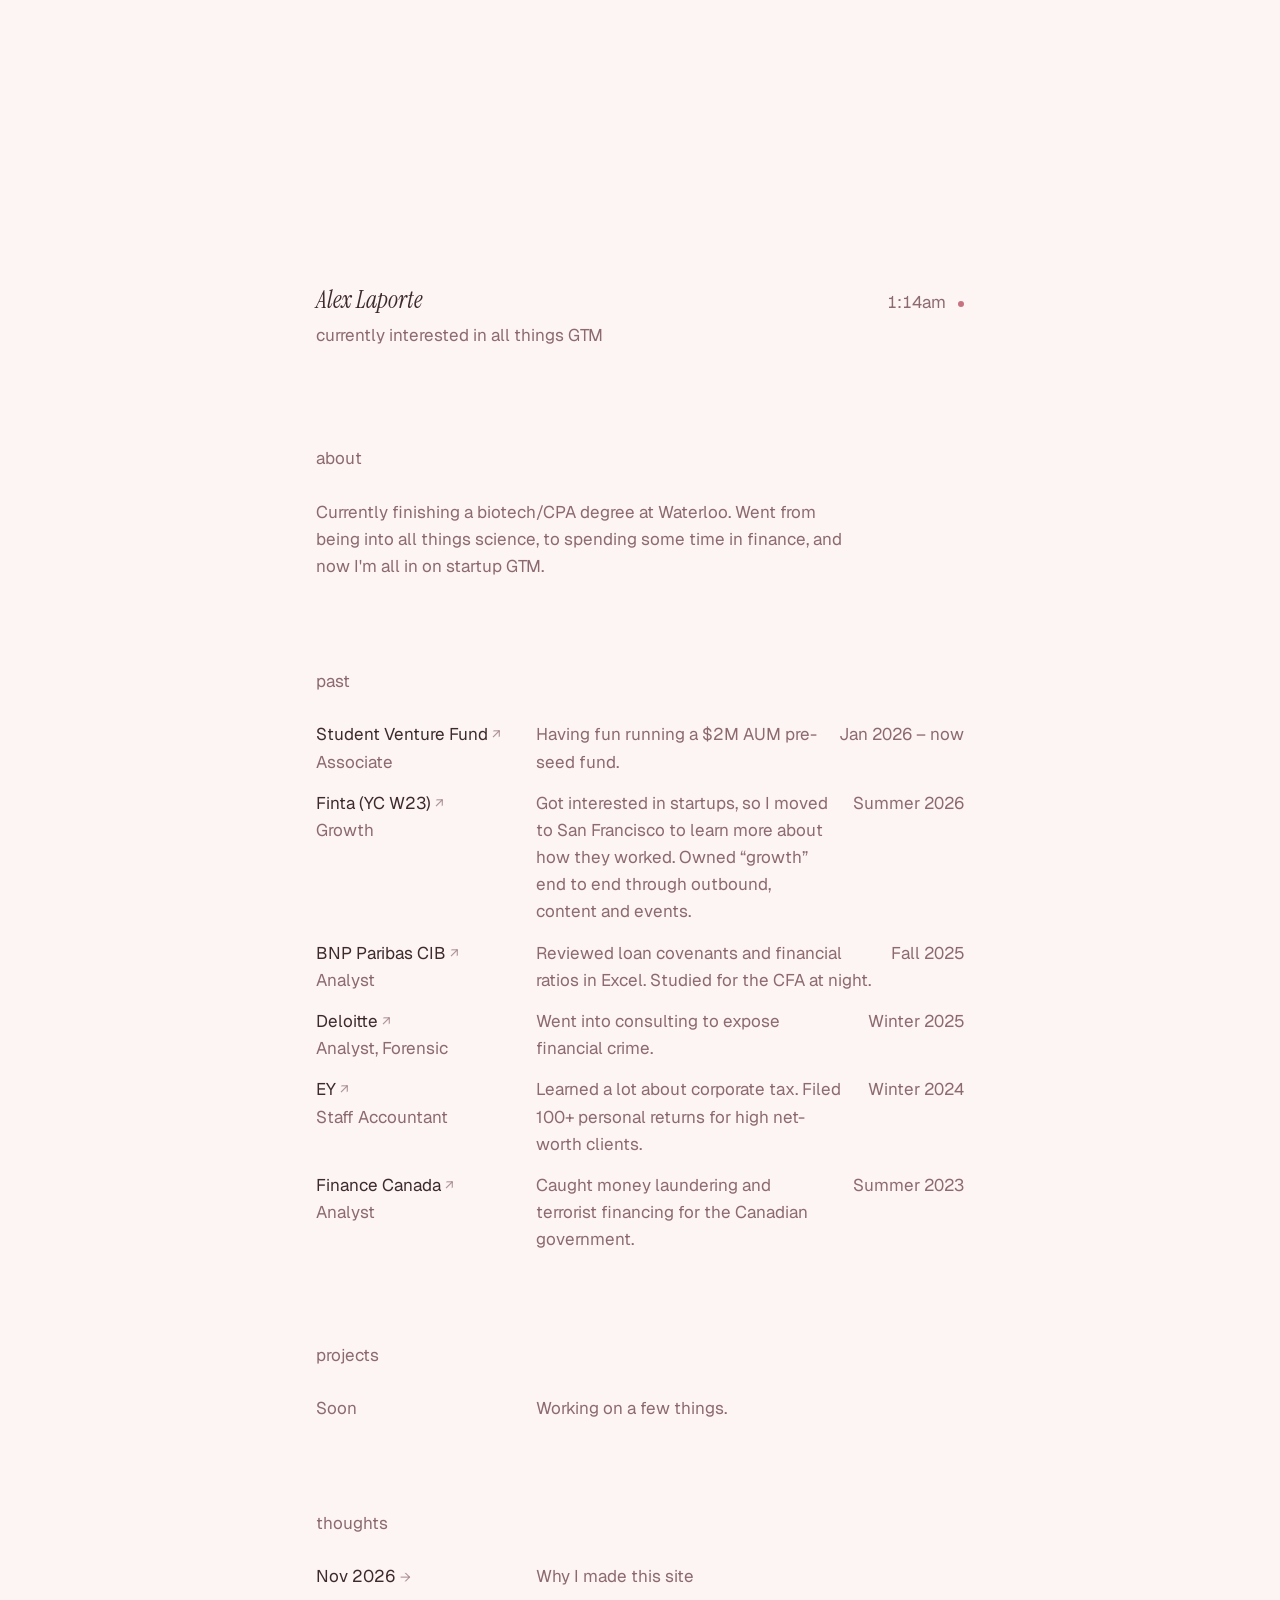
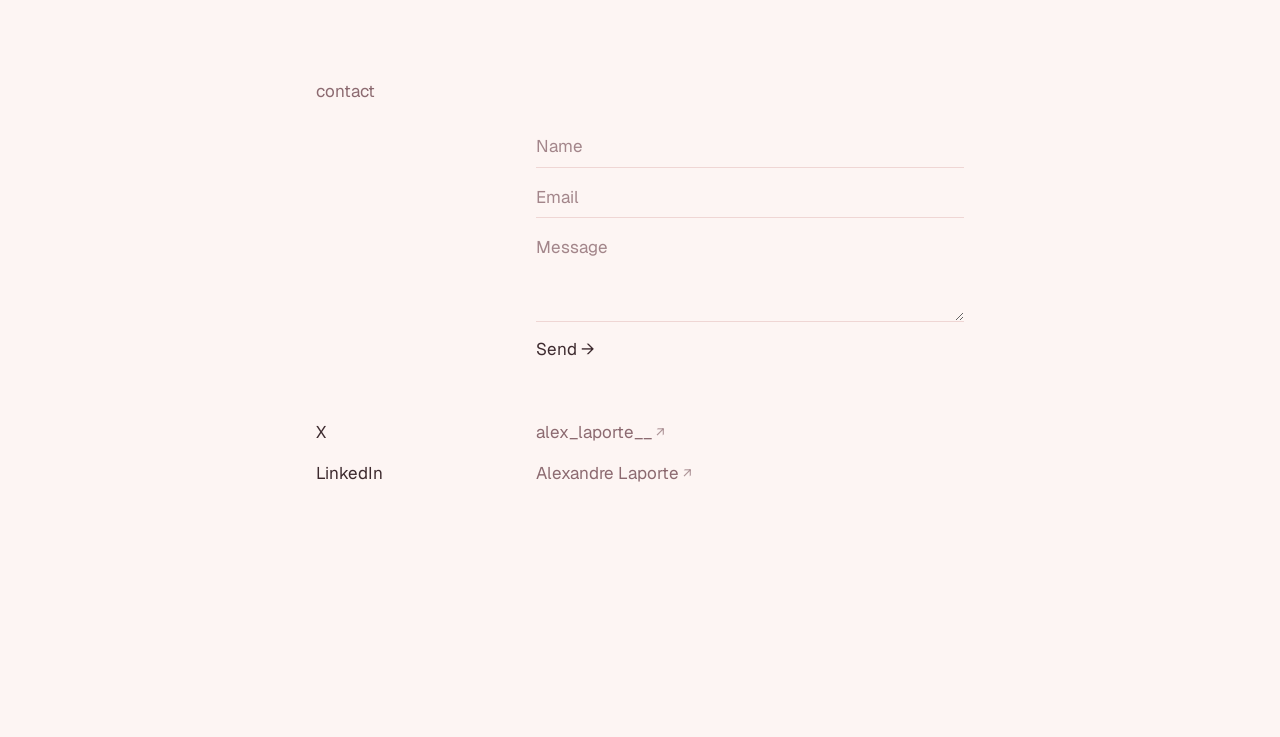
==== index.html @ 8a2a1e78 "About: science to finance to startup GTM Co-Authored-By: Claude Opus 5.5 <noreply@anthropic.com>" ====
<!doctype html>
<html lang="en">
<head>
  <meta charset="utf-8">
  <meta name="viewport" content="width=device-width, initial-scale=1">
  <title>Alex Laporte</title>
  <meta name="description" content="Alex Laporte — finance, startups, and projects.">
  <link rel="preconnect" href="https://fonts.googleapis.com">
  <link rel="preconnect" href="https://fonts.gstatic.com" crossorigin>
  <link href="https://fonts.googleapis.com/css2?family=Geist:wght@400;500&family=Instrument+Serif:ital@0;1&display=swap" rel="stylesheet">
  <link rel="stylesheet" href="style.css?v=4">
  <link rel="icon" href="favicon.svg" type="image/svg+xml">
</head>
<body>
  <main class="page">
    <header class="intro">
      <div class="intro-top rise">
        <h1 class="name">Alex Laporte</h1>
        <time class="time" id="time" title="Time in Waterloo"></time>
      </div>
      <p class="muted rise" style="--i:1">currently interested in all things GTM</p>
    </header>

    <!-- ABOUT -->
    <section>
      <h2 class="rise" style="--i:2">about</h2>
      <div class="prose rise" style="--i:3">
        <p>Currently finishing a biotech/CPA degree at Waterloo. Went from being into all things science, to spending some time in finance, and now I'm all in on startup GTM.</p>
      </div>
    </section>

    <!-- PAST (experience) -->
    <section>
      <h2 class="rise" style="--i:4">past</h2>
      <div class="rows">
        <!-- Newest first. Left column: company (linked) + position; right: time frame. -->
        <div class="row dated rise" style="--i:5">
          <div class="co"><a href="https://uwaterloo.ca/school-of-accounting-and-finance/svf-fall-2026-team" target="_blank" rel="noopener">Student Venture Fund</a><span class="role">Associate</span></div>
          <p>Having fun running a $2M AUM pre-seed fund.</p>
          <span class="when">Jan 2026 – now</span>
        </div>
        <div class="row dated rise" style="--i:6">
          <div class="co"><a href="https://www.finta.com" target="_blank" rel="noopener">Finta (YC W23)</a><span class="role">Growth</span></div>
          <p>Got interested in startups, so I moved to San Francisco to learn more about how they worked. Owned “growth” end to end through outbound, content and events.</p>
          <span class="when">Summer 2026</span>
        </div>
        <div class="row dated rise" style="--i:7">
          <div class="co"><a href="https://cib.bnpparibas" target="_blank" rel="noopener">BNP Paribas CIB</a><span class="role">Analyst</span></div>
          <p>Reviewed loan covenants and financial ratios in Excel. Studied for the CFA at night.</p>
          <span class="when">Fall 2025</span>
        </div>
        <div class="row dated rise" style="--i:8">
          <div class="co"><a href="https://www.deloitte.com/ca/en.html" target="_blank" rel="noopener">Deloitte</a><span class="role">Analyst, Forensic</span></div>
          <p>Went into consulting to expose financial crime.</p>
          <span class="when">Winter 2025</span>
        </div>
        <div class="row dated rise" style="--i:9">
          <div class="co"><a href="https://www.ey.com/en_ca" target="_blank" rel="noopener">EY</a><span class="role">Staff Accountant</span></div>
          <p>Learned a lot about corporate tax. Filed 100+ personal returns for high net-worth clients.</p>
          <span class="when">Winter 2024</span>
        </div>
        <div class="row dated rise" style="--i:10">
          <div class="co"><a href="https://www.canada.ca/en/department-finance.html" target="_blank" rel="noopener">Finance Canada</a><span class="role">Analyst</span></div>
          <p>Caught money laundering and terrorist financing for the Canadian government.</p>
          <span class="when">Summer 2023</span>
        </div>
      </div>
    </section>

    <!-- PROJECTS: add rows like the commented one below, newest first, and delete the "coming soon" row -->
    <section>
      <h2 class="rise" style="--i:11">projects</h2>
      <div class="rows">
        <!--
        <div class="row">
          <a href="https://link-to-project" target="_blank" rel="noopener">Project name</a>
          <p>One line on what it is.</p>
        </div>
        -->
        <div class="row rise" style="--i:12"><span class="muted">Soon</span><p>Working on a few things.</p></div>
      </div>
    </section>

    <!-- THOUGHTS: newest first. Each post is a file in thoughts/ -->
    <section>
      <h2 class="rise" style="--i:13">thoughts</h2>
      <div class="rows">
        <a class="row rise" style="--i:14" href="thoughts/hello.html"><span>Nov 2026</span><p>Why I made this site</p></a>
      </div>
    </section>

    <!-- CONTACT -->
    <section id="contact">
      <h2 class="rise" style="--i:15">contact</h2>
      <div class="rows">
        <div class="row rise" style="--i:16">
          <span aria-hidden="true"></span>
          <!-- Messages are delivered to Alex's inbox by Web3Forms. The access key is safe to be public;
               the email address itself never appears in this page. -->
          <form class="contact" id="contact-form">
            <input type="hidden" name="access_key" value="006b8a2b-bbd8-40bd-89b7-24ab721c706a">
            <input type="hidden" name="subject" value="New message from your website">
            <input type="checkbox" name="botcheck" class="hp" tabindex="-1" autocomplete="off">
            <input name="name" required autocomplete="name" placeholder="Name" aria-label="Name">
            <input name="email" type="email" required autocomplete="email" placeholder="Email" aria-label="Email">
            <textarea name="message" rows="3" required placeholder="Message" aria-label="Message"></textarea>
            <button type="submit">Send →</button>
            <p class="form-status" role="status"></p>
          </form>
        </div>
        <a class="row handle rise" style="--i:17" href="https://x.com/alex_laporte__" target="_blank" rel="noopener"><span>X</span><p>alex_laporte__</p></a>
        <a class="row handle rise" style="--i:18" href="https://www.linkedin.com/in/alexandre-laporte-3610a8255/" target="_blank" rel="noopener"><span>LinkedIn</span><p>Alexandre Laporte</p></a>
      </div>
    </section>
  </main>

  <script>
    // Local time in Waterloo, like jay.tel's clock
    const t = document.getElementById('time');
    const tick = () => { t.textContent = new Date().toLocaleTimeString('en-US', { hour: 'numeric', minute: '2-digit', timeZone: 'America/Toronto' }).replace(' ', '').toLowerCase(); };
    tick(); setInterval(tick, 15000);

    const form = document.getElementById('contact-form');
    const status = form.querySelector('.form-status');
    form.addEventListener('submit', async e => {
      e.preventDefault();
      const btn = form.querySelector('button');
      btn.disabled = true; status.textContent = 'Sending…';
      try {
        const res = await fetch('https://api.web3forms.com/submit', {
          method: 'POST',
          headers: { 'Content-Type': 'application/json', Accept: 'application/json' },
          body: JSON.stringify(Object.fromEntries(new FormData(form)))
        });
        const data = await res.json();
        if (!data.success) throw new Error(data.message);
        form.reset(); status.textContent = 'Thanks, I’ll get back to you soon.';
      } catch {
        status.textContent = 'Something went wrong. Try again in a bit, or reach me on X.';
      } finally { btn.disabled = false; }
    });
  </script>
</body>
</html>
---- style.css ----
/* Blush palette, light only. Layout follows jay.tel: one font, one size,
   left-aligned, lowercase section labels, two-column rows. */
:root {
  color-scheme: light;
  --bg: #fdf5f3;      /* blush white */
  --text: #3d2a2e;    /* deep plum-brown, high contrast */
  --muted: #8c6a70;   /* dusty rose-brown */
  --faint: #efd6d4;   /* light blush lines */
  --tile: #f8e6e3;    /* soft pink fill */
  --accent: #c7737f;  /* rose for hovers */
  --serif: "Instrument Serif", Georgia, serif;
  --sans: "Geist", system-ui, -apple-system, sans-serif;
  --label: 200px;     /* left column width */
}

* { box-sizing: border-box; }

body {
  margin: 0;
  background: var(--bg);
  color: var(--text);
  font-family: var(--sans);
  font-size: 17px;
  line-height: 1.6;
  -webkit-font-smoothing: antialiased;
}

::selection { background: var(--faint); }

h1, h2, h3, p { margin: 0; font-size: inherit; font-weight: 400; }

a { color: inherit; text-decoration: none; transition: color .15s; }
a:hover { color: var(--accent); }
.u { text-decoration: underline; text-decoration-color: var(--faint); text-decoration-thickness: 1.5px; text-underline-offset: 3px; }
.u:hover { text-decoration-color: var(--accent); }

.muted { color: var(--muted); }

/* ---------- Page frame ---------- */
.page {
  max-width: 700px;
  margin: 0 auto;     /* centre the column on the page */
  padding: 32vh 26px 18vh;
}
.page.short { padding-top: 18vh; }

/* ---------- Header ---------- */
.intro { margin-bottom: 96px; }
.intro-top { display: flex; justify-content: space-between; align-items: baseline; gap: 16px; margin-bottom: 6px; }
.name { font-family: var(--serif); font-style: italic; font-size: 24px; line-height: 1; }
.time { color: var(--muted); font-variant-numeric: tabular-nums; white-space: nowrap; }
.time::after { content: ""; display: inline-block; width: 6px; height: 6px; margin-left: 12px; border-radius: 50%; background: var(--accent); vertical-align: middle; }

/* ---------- Sections ---------- */
section { margin-bottom: 88px; }
section > h2 { color: var(--muted); margin-bottom: 26px; }

.rows { display: grid; gap: 14px; }
.row { display: grid; grid-template-columns: var(--label) 1fr; gap: 20px; }
.row > :last-child { color: var(--muted); max-width: 30em; }
a.row:hover > :first-child, .row a:hover { color: var(--accent); }
.row.dated { grid-template-columns: var(--label) 1fr auto; }
.row.dated > p { color: var(--muted); }
.row.dated > .when { color: var(--muted); white-space: nowrap; font-variant-numeric: tabular-nums; text-align: right; }

.prose { color: var(--muted); max-width: 32em; }
.prose p + p { margin-top: 14px; }
.prose a { color: var(--text); }
.prose a:hover { color: var(--accent); }

/* ---------- Post ---------- */
.post .prose { color: var(--text); }
.post blockquote { margin: 20px 0; padding-left: 16px; border-left: 1.5px solid var(--faint); color: var(--muted); }
.post img { width: 100%; height: auto; margin: 16px 0; }

/* ---------- Contact form ---------- */
.contact { display: grid; gap: 14px; max-width: 30em; }
.contact input, .contact textarea {
  font: inherit; color: var(--text);
  background: transparent;
  border: 0; border-bottom: 1.5px solid var(--faint);
  padding: 2px 0 6px; border-radius: 0; resize: vertical;
  width: 100%;
}
.contact ::placeholder { color: var(--muted); opacity: .8; }
.contact input:focus, .contact textarea:focus { outline: none; border-bottom-color: var(--accent); }
.contact button {
  justify-self: start; font: inherit; color: var(--text);
  background: transparent; border: 0; padding: 0; cursor: pointer;
}
.contact button:hover { color: var(--accent); }
.contact button:disabled { opacity: .5; cursor: default; }
.contact .form-status { color: var(--muted); min-height: 1.6em; }
.contact .hp { display: none; }

/* ---------- Entrance ---------- */
@media (prefers-reduced-motion: no-preference) {
  .rise { opacity: 0; transform: translateY(6px); animation: rise .6s ease forwards; animation-delay: calc(var(--i, 0) * 60ms); }
  @keyframes rise { to { opacity: 1; transform: none; } }
  /* the dot beside the clock breathes softly */
  .time::after { animation: pulse 2.4s ease-in-out infinite; }
  @keyframes pulse { 0%, 100% { opacity: 1; } 50% { opacity: .25; } }
}

/* ---------- Mobile ---------- */
@media (max-width: 560px) {
  .page { padding: 20vh 20px 14vh; }
  .intro { margin-bottom: 72px; }
  section { margin-bottom: 64px; }
  .row { grid-template-columns: 1fr; gap: 0; }
  .rows { gap: 18px; }
  /* phones: company and dates on one line, description below */
  .row.dated { grid-template-columns: 1fr auto; grid-template-areas: "co when" "desc desc"; column-gap: 12px; }
  .row.dated > :first-child { grid-area: co; }
  .row.dated > p { grid-area: desc; margin-top: 4px; }
  .row.dated > .when { grid-area: when; }
}

/* Small arrows mark what's clickable: ↗ opens another site, → stays on this one */
.co a::after, .prose a::after, a.row > :first-child::after {
  /* inline (not inline-block) so the arrow never wraps away from its word */
  content: "→"; position: relative; left: 0; top: 0; margin-left: 4px;
  font-size: .8em; color: var(--muted); opacity: .7;
  transition: left .15s, top .15s, color .15s, opacity .15s;
}
.co a[target]::after, .prose a[target]::after, a.row[target] > :first-child::after { content: "↗"; }
.co a:hover::after, .prose a:hover::after, a.row:hover > :first-child::after { color: var(--accent); opacity: 1; left: 2px; }
.co a[target]:hover::after, .prose a[target]:hover::after, a.row[target]:hover > :first-child::after { top: -2px; }
/* X / LinkedIn: arrow sits beside the username instead of the label */
a.row.handle > :first-child::after { content: none; }
a.row.handle > p::after {
  content: "↗"; position: relative; left: 0; top: 0; margin-left: 4px;
  font-size: .8em; opacity: .7; transition: left .15s, top .15s, color .15s, opacity .15s;
}
a.row.handle:hover > p, a.row.handle:hover > p::after { color: var(--accent); opacity: 1; }
a.row.handle:hover > p::after { left: 2px; top: -2px; }

/* Company + position stacked in the left column */
.co { display: flex; flex-direction: column; }
.co .role { color: var(--muted); }
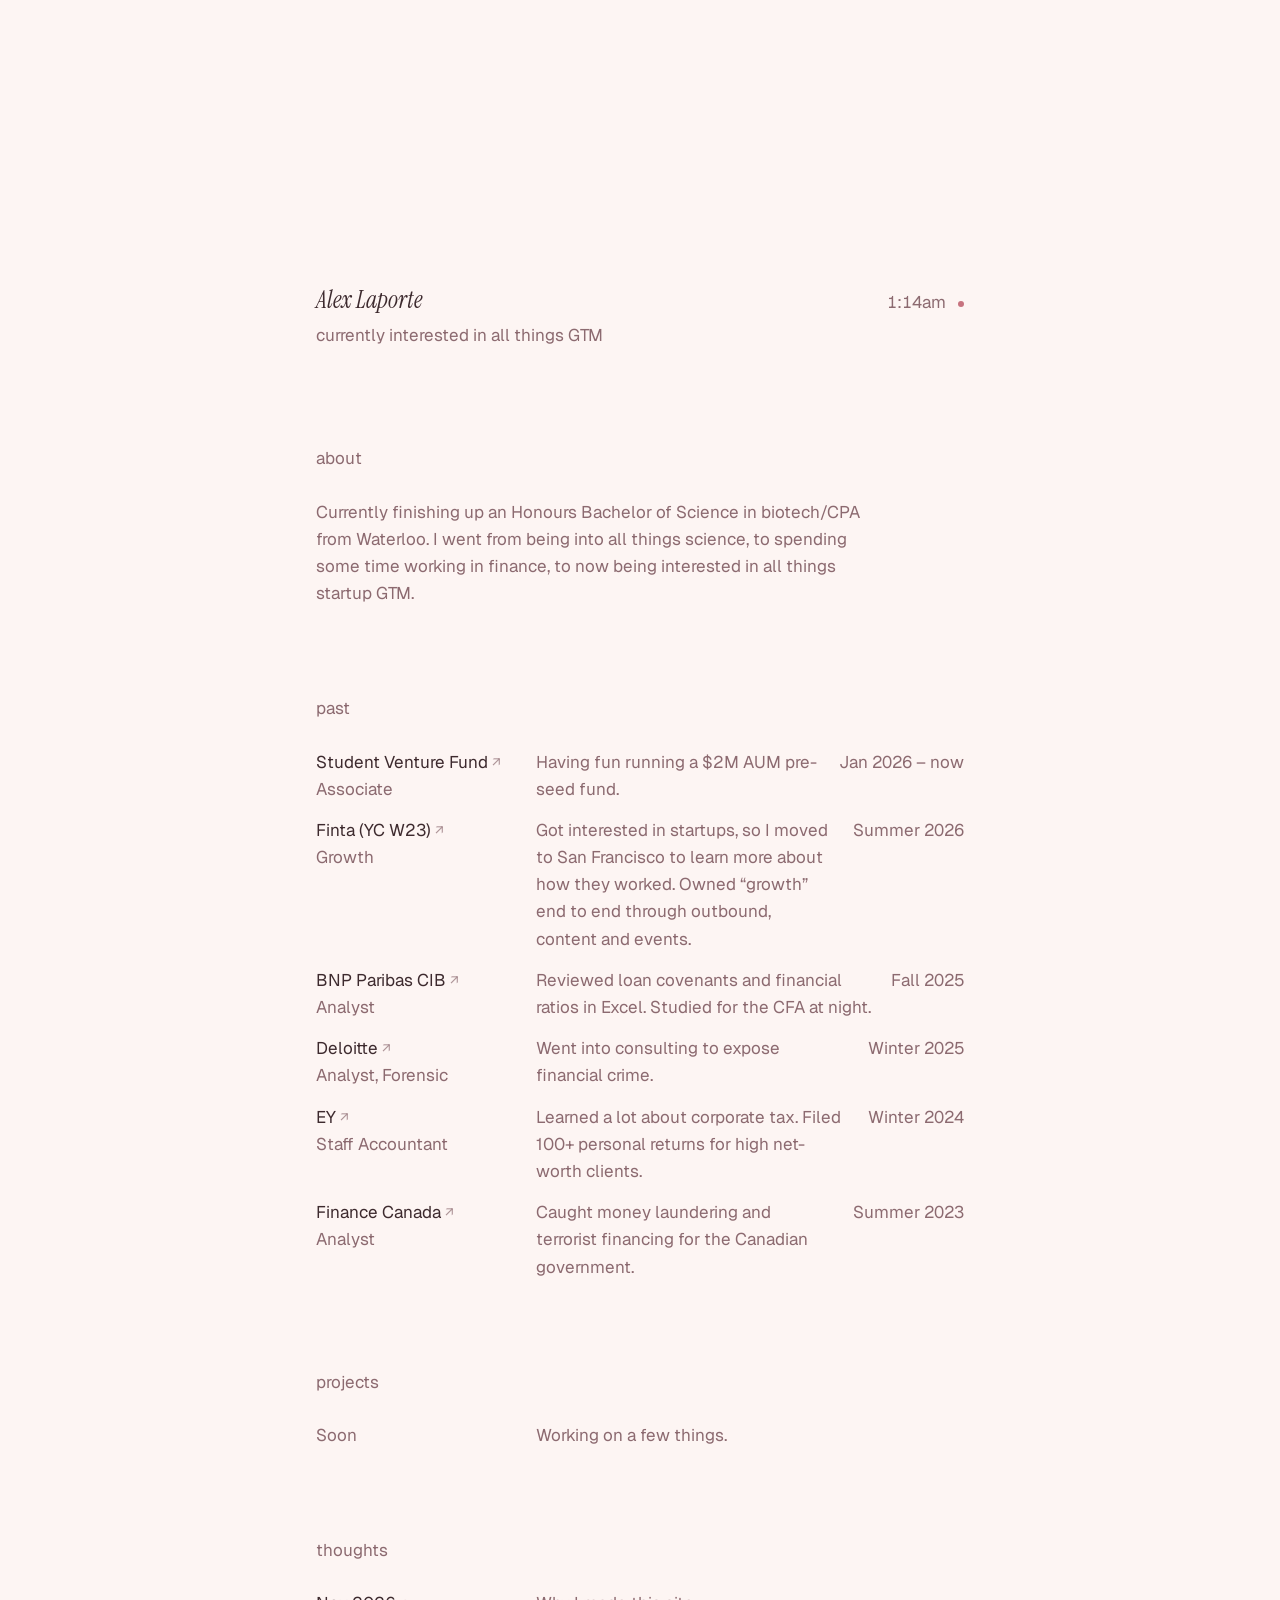
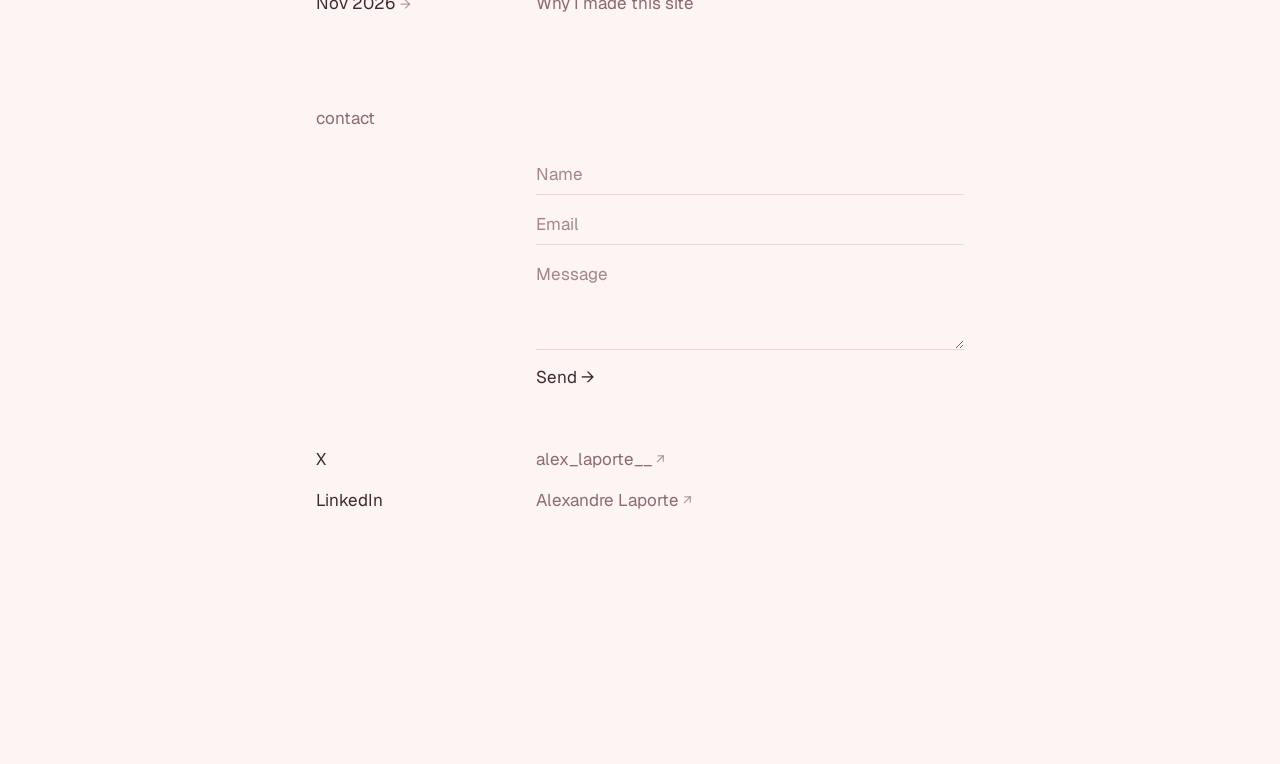
==== commit a11720dd: "About: updated wording Co-Authored-By: Claude Opus 5.5 <noreply@anthropic.com>" ====
--- a/index.html
+++ b/index.html
@@ -25,7 +25,7 @@
     <section>
       <h2 class="rise" style="--i:2">about</h2>
       <div class="prose rise" style="--i:3">
-        <p>Currently finishing a biotech/CPA degree at Waterloo. Went from being into all things science, to spending some time in finance, and now I'm all in on startup GTM.</p>
+        <p>Currently finishing up an Honours Bachelor of Science in biotech/CPA from Waterloo. I went from being into all things science, to spending some time working in finance, to now being interested in all things startup GTM.</p>
       </div>
     </section>
 
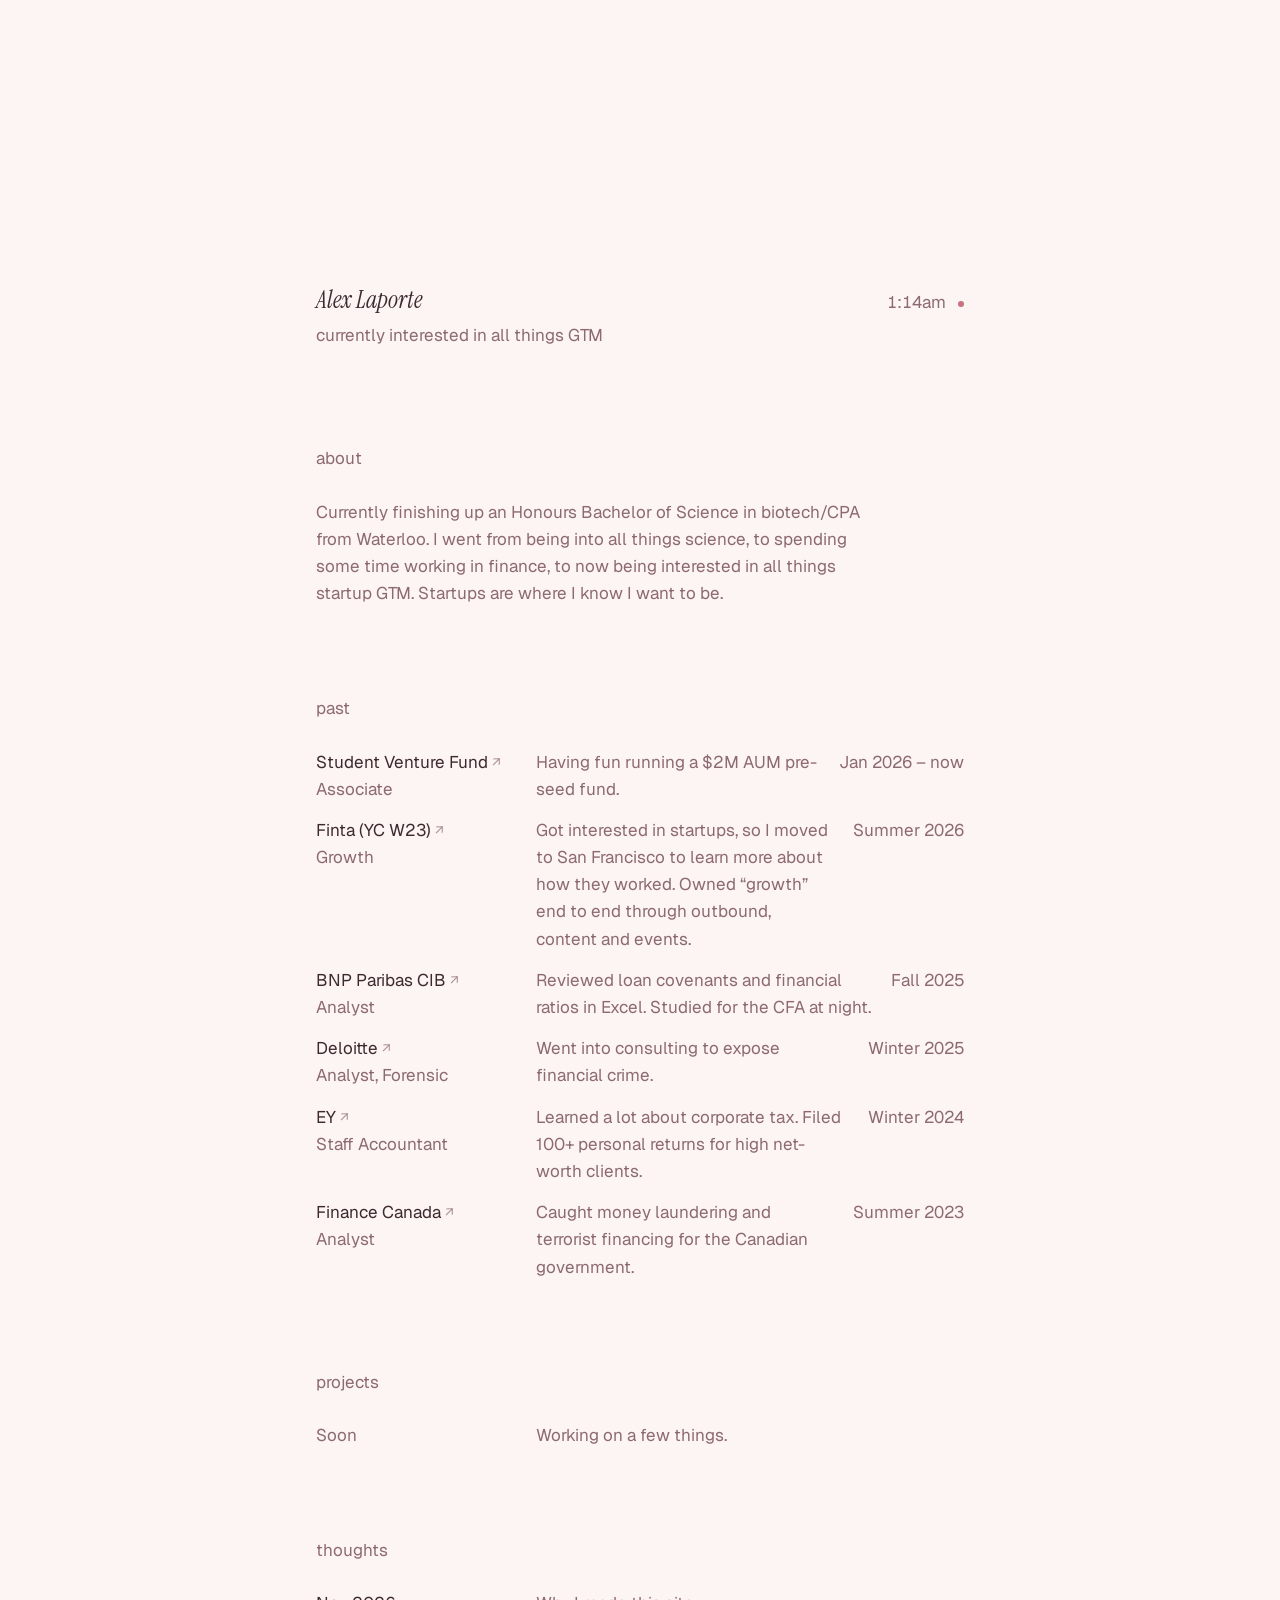
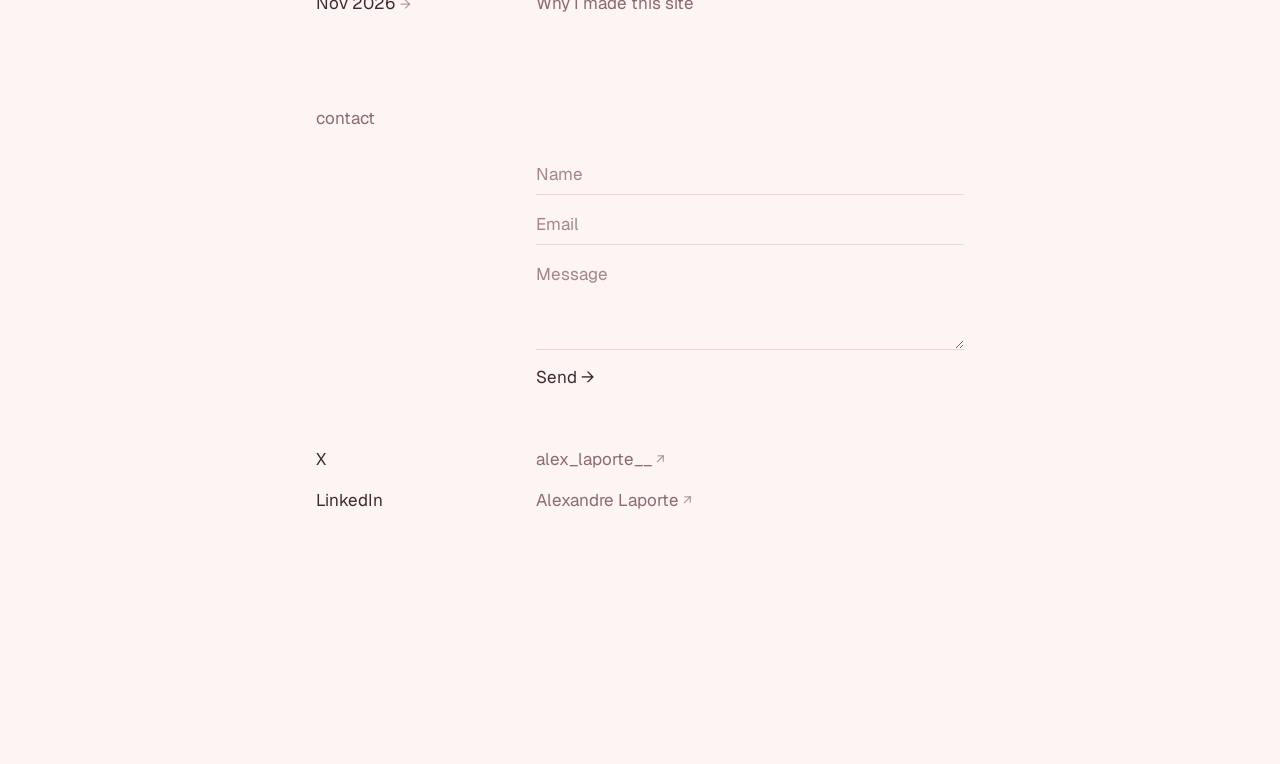
==== commit 1acfef2a: "About: startups are where I want to be Co-Authored-By: Claude Opus 5.5 <noreply@anthropic.com>" ====
--- a/index.html
+++ b/index.html
@@ -25,7 +25,7 @@
     <section>
       <h2 class="rise" style="--i:2">about</h2>
       <div class="prose rise" style="--i:3">
-        <p>Currently finishing up an Honours Bachelor of Science in biotech/CPA from Waterloo. I went from being into all things science, to spending some time working in finance, to now being interested in all things startup GTM.</p>
+        <p>Currently finishing up an Honours Bachelor of Science in biotech/CPA from Waterloo. I went from being into all things science, to spending some time working in finance, to now being interested in all things startup GTM. Startups are where I know I want to be.</p>
       </div>
     </section>
 
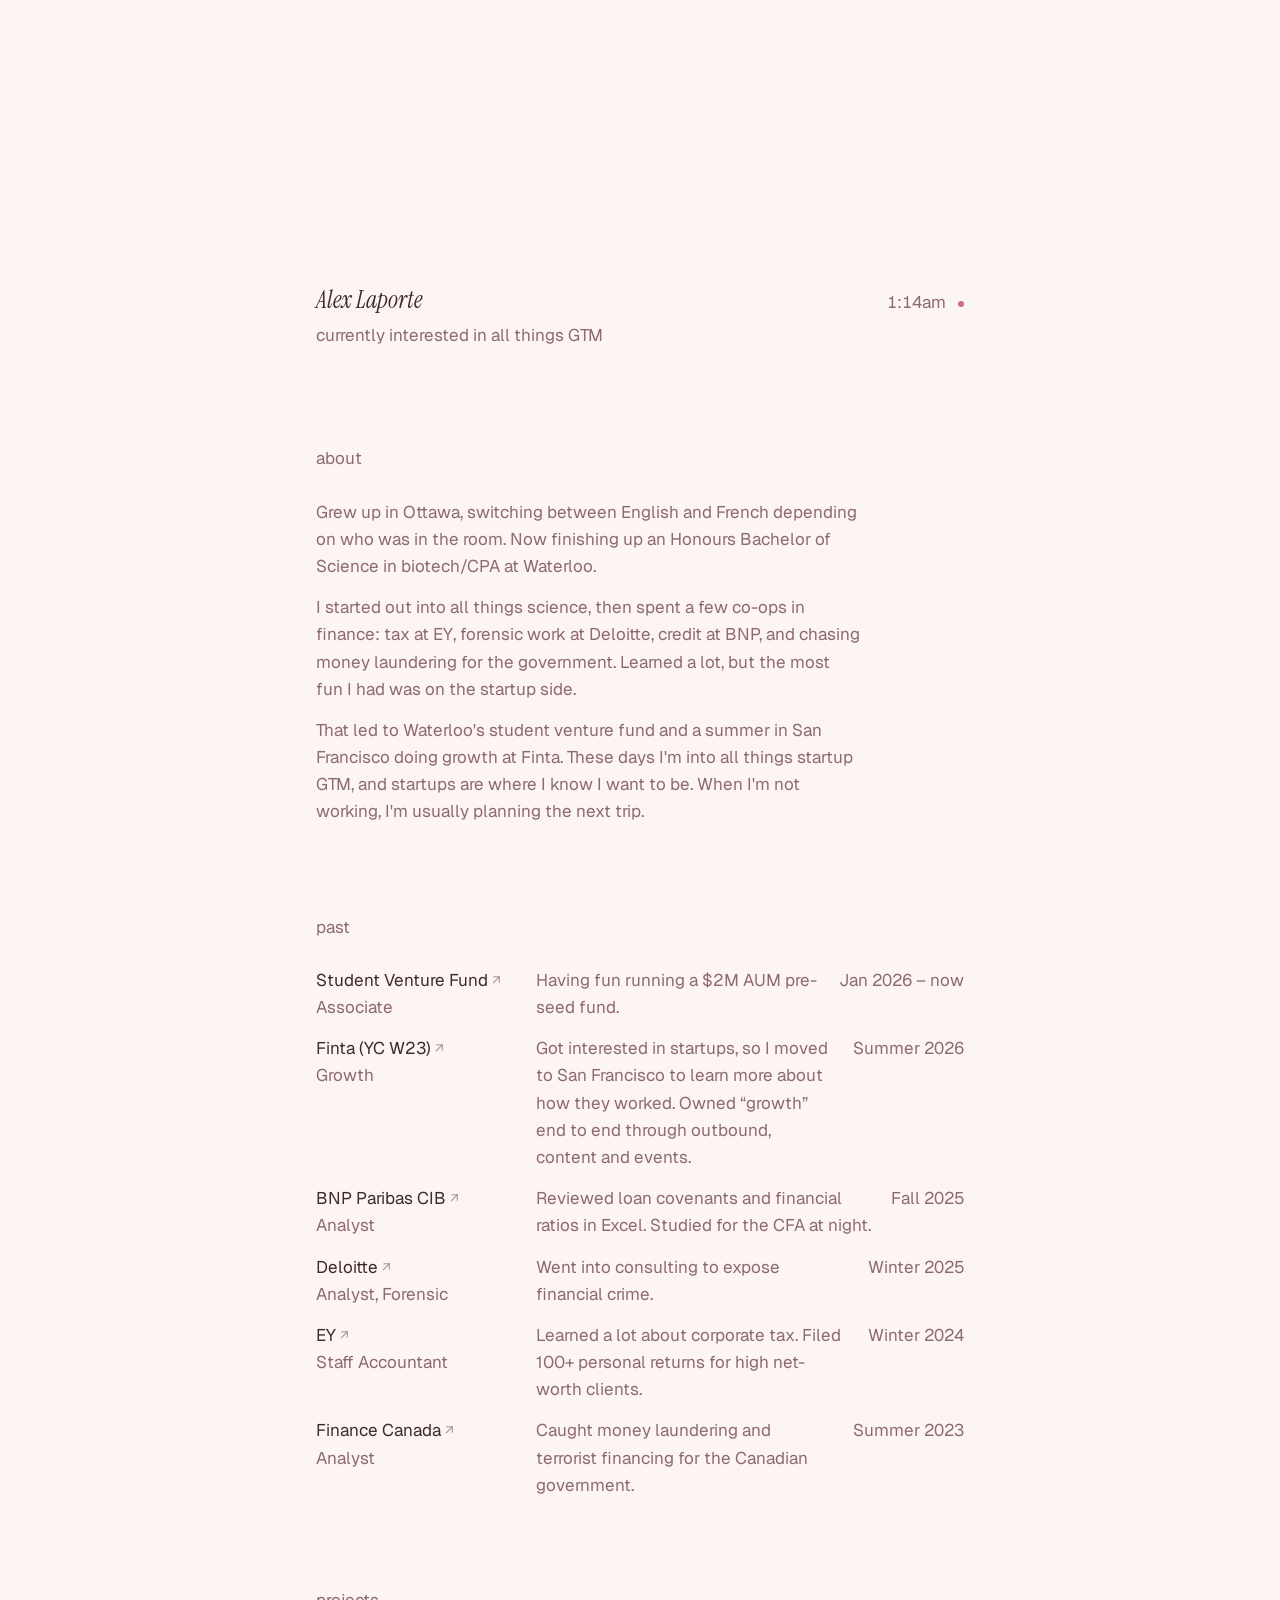
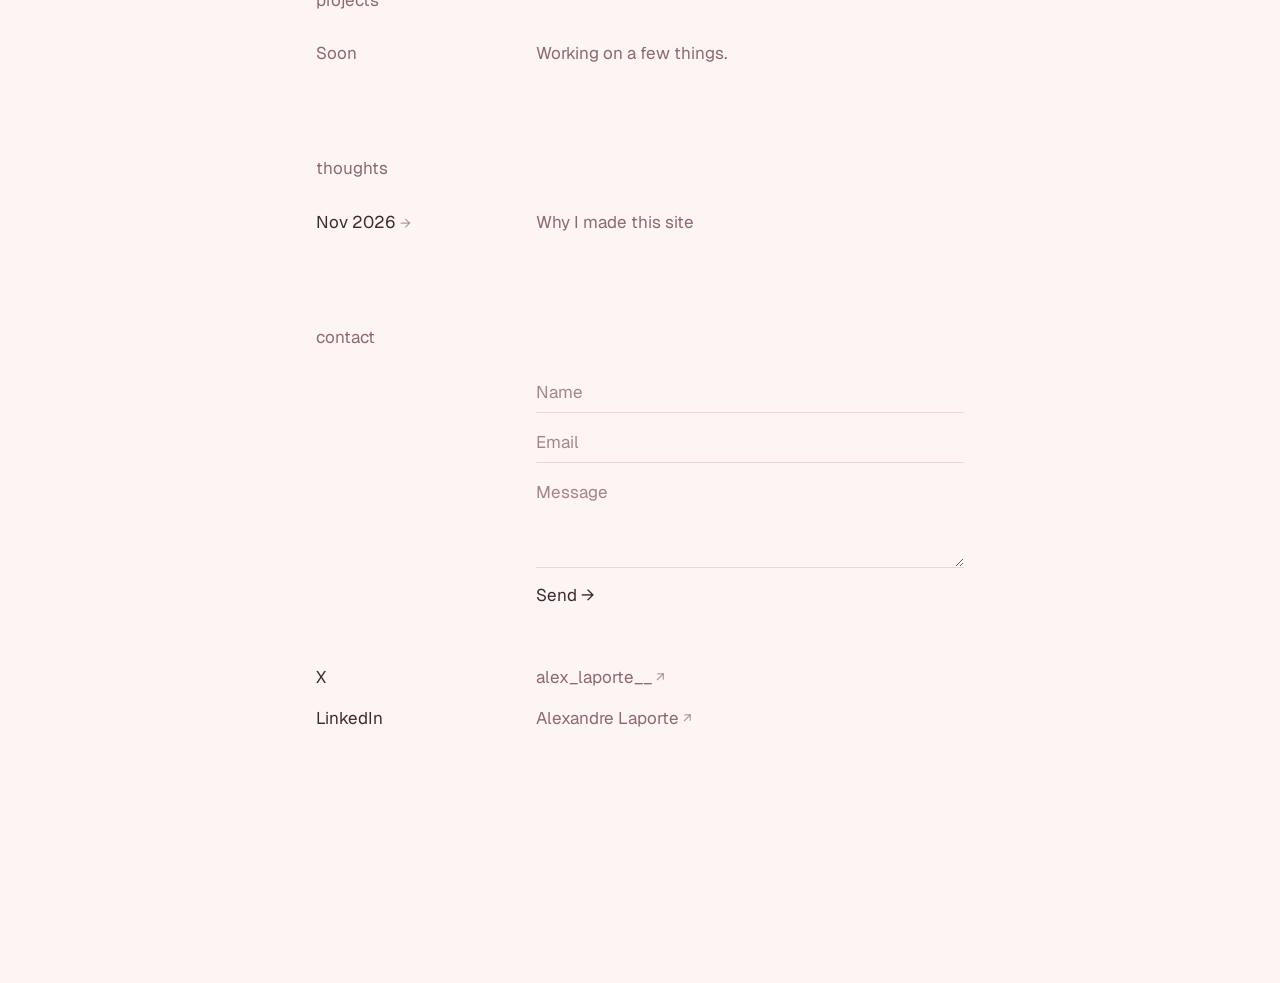
==== commit 9534874d: "About: longer, more personal version Co-Authored-By: Claude Opus 5.5 <noreply@anthropic.com>" ====
--- a/index.html
+++ b/index.html
@@ -25,7 +25,9 @@
     <section>
       <h2 class="rise" style="--i:2">about</h2>
       <div class="prose rise" style="--i:3">
-        <p>Currently finishing up an Honours Bachelor of Science in biotech/CPA from Waterloo. I went from being into all things science, to spending some time working in finance, to now being interested in all things startup GTM. Startups are where I know I want to be.</p>
+        <p>Grew up in Ottawa, switching between English and French depending on who was in the room. Now finishing up an Honours Bachelor of Science in biotech/CPA at Waterloo.</p>
+        <p>I started out into all things science, then spent a few co-ops in finance: tax at EY, forensic work at Deloitte, credit at BNP, and chasing money laundering for the government. Learned a lot, but the most fun I had was on the startup side.</p>
+        <p>That led to Waterloo's student venture fund and a summer in San Francisco doing growth at Finta. These days I'm into all things startup GTM, and startups are where I know I want to be. When I'm not working, I'm usually planning the next trip.</p>
       </div>
     </section>
 
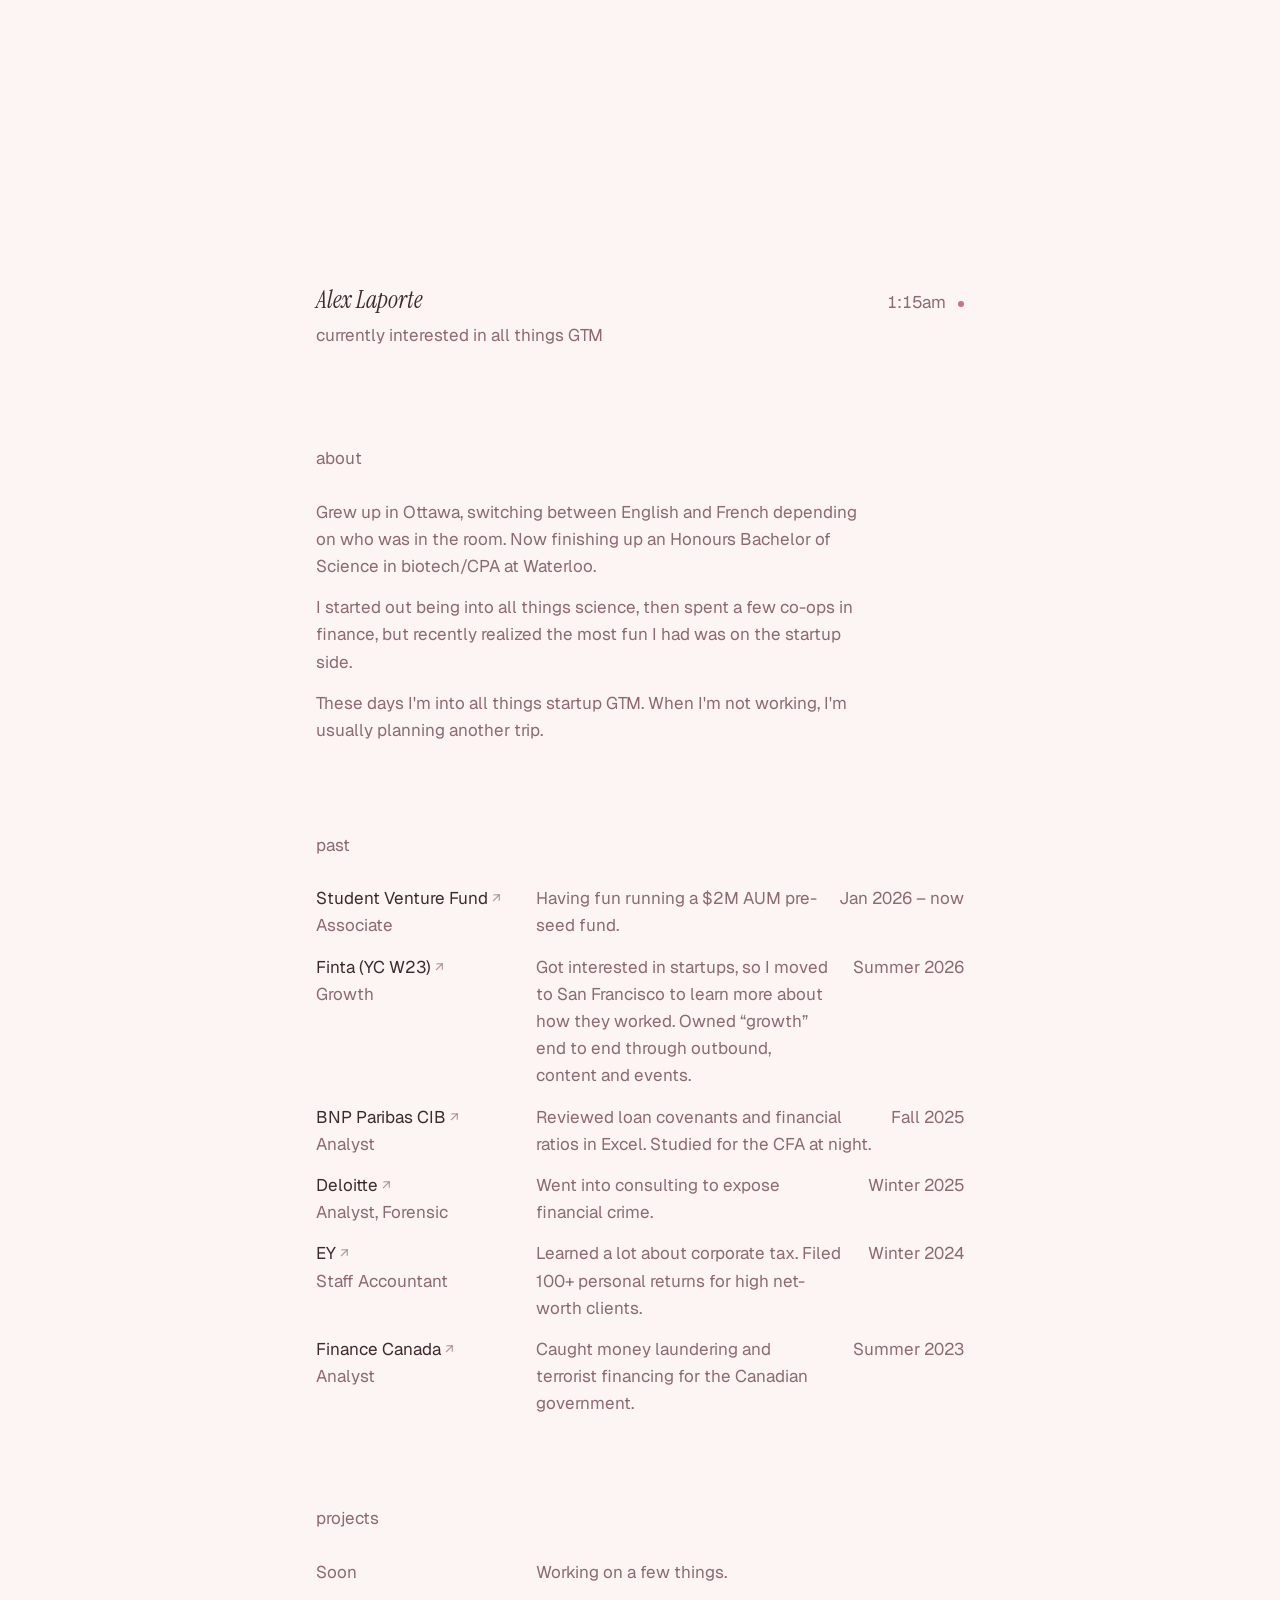
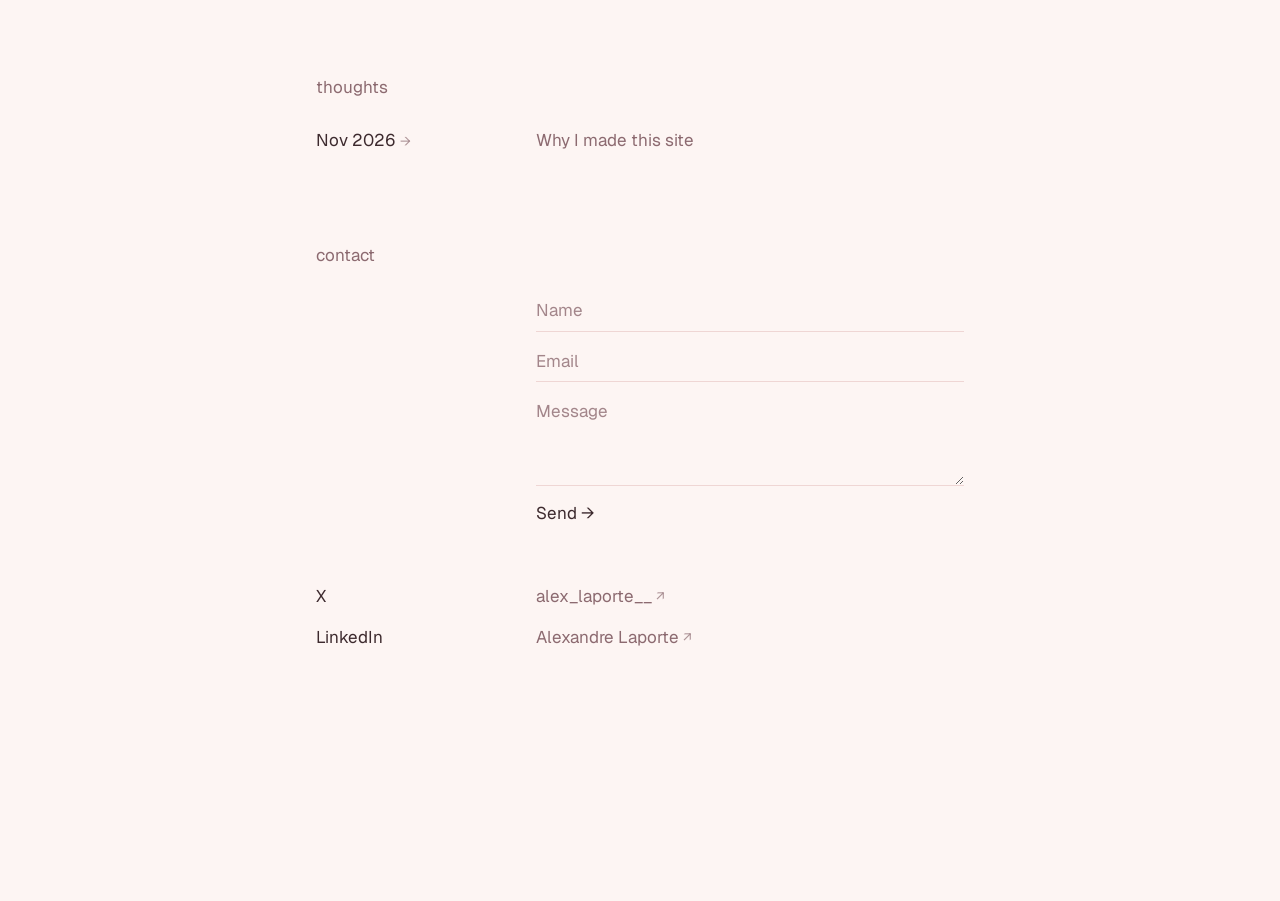
==== commit 709f3797: "About: Alex's wording Co-Authored-By: Claude Opus 5.5 <noreply@anthropic.com>" ====
--- a/index.html
+++ b/index.html
@@ -26,8 +26,8 @@
       <h2 class="rise" style="--i:2">about</h2>
       <div class="prose rise" style="--i:3">
         <p>Grew up in Ottawa, switching between English and French depending on who was in the room. Now finishing up an Honours Bachelor of Science in biotech/CPA at Waterloo.</p>
-        <p>I started out into all things science, then spent a few co-ops in finance: tax at EY, forensic work at Deloitte, credit at BNP, and chasing money laundering for the government. Learned a lot, but the most fun I had was on the startup side.</p>
-        <p>That led to Waterloo's student venture fund and a summer in San Francisco doing growth at Finta. These days I'm into all things startup GTM, and startups are where I know I want to be. When I'm not working, I'm usually planning the next trip.</p>
+        <p>I started out being into all things science, then spent a few co-ops in finance, but recently realized the most fun I had was on the startup side.</p>
+        <p>These days I'm into all things startup GTM. When I'm not working, I'm usually planning another trip.</p>
       </div>
     </section>
 
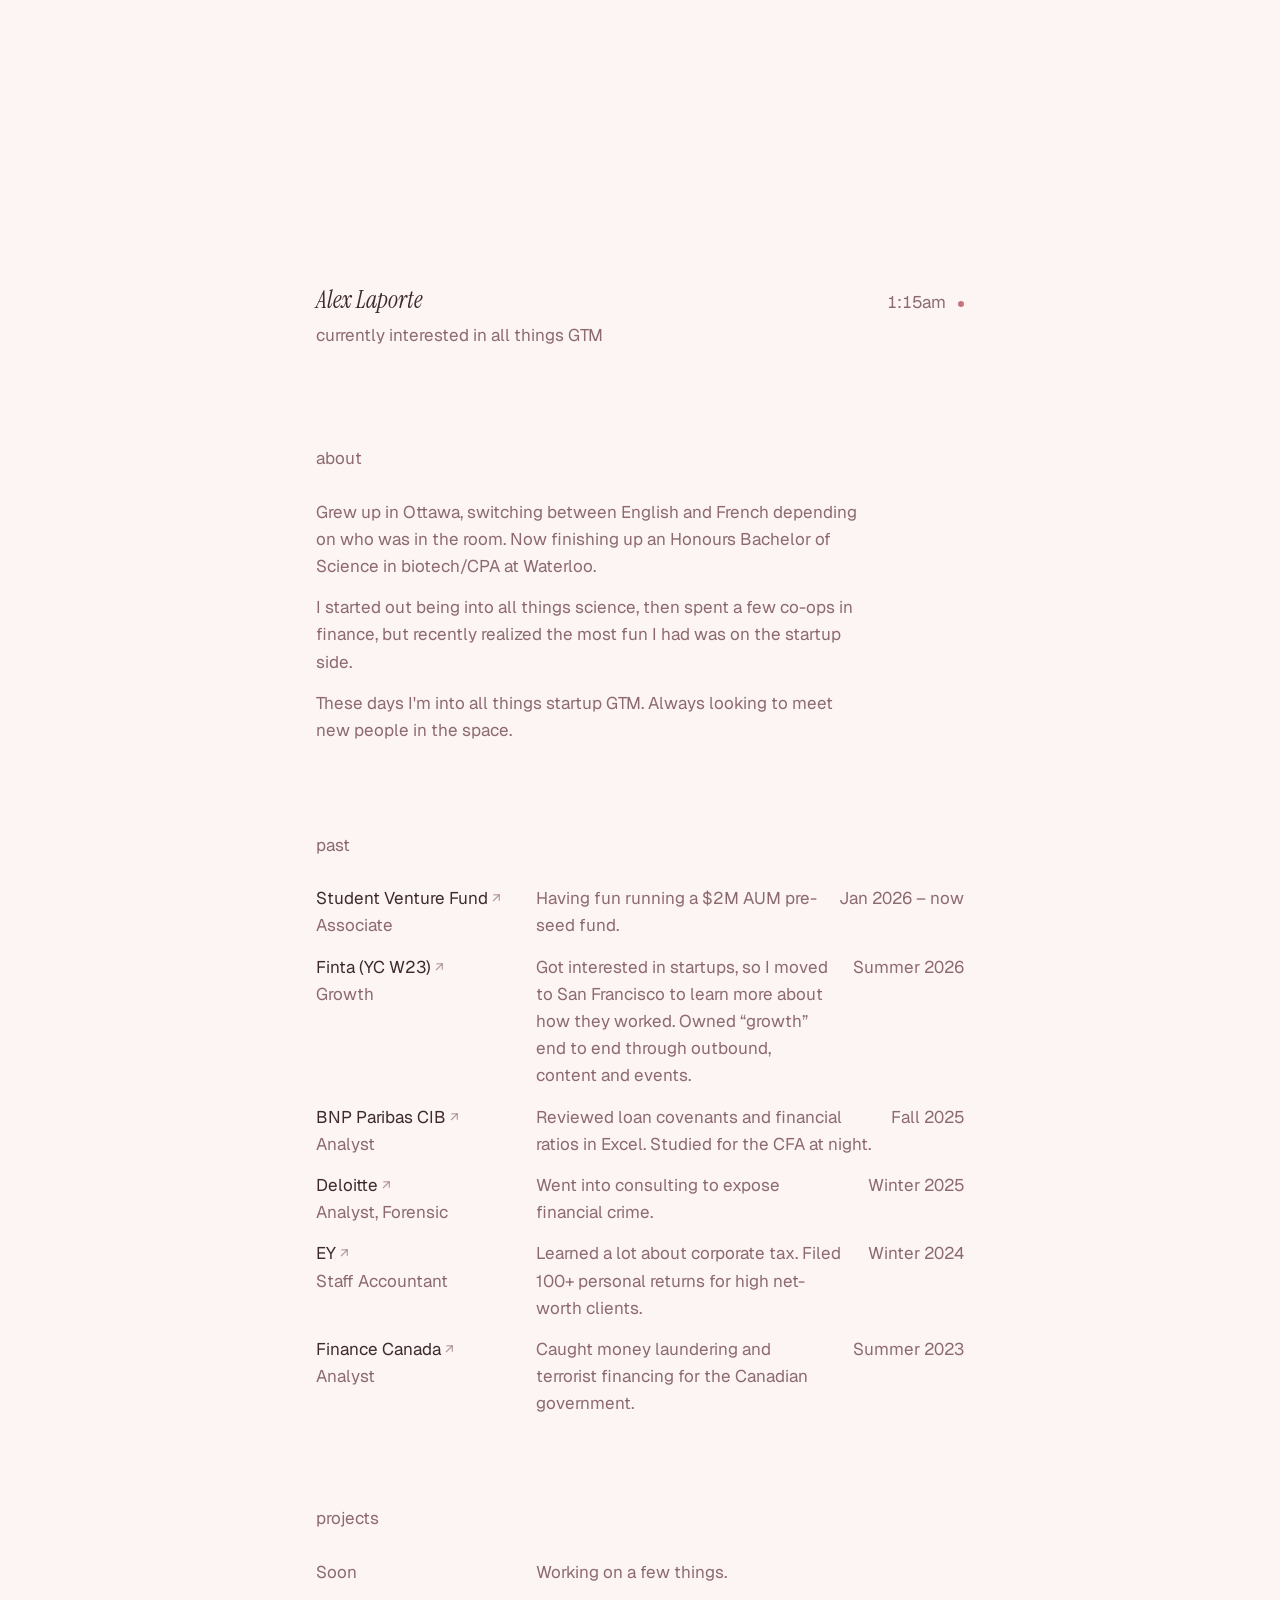
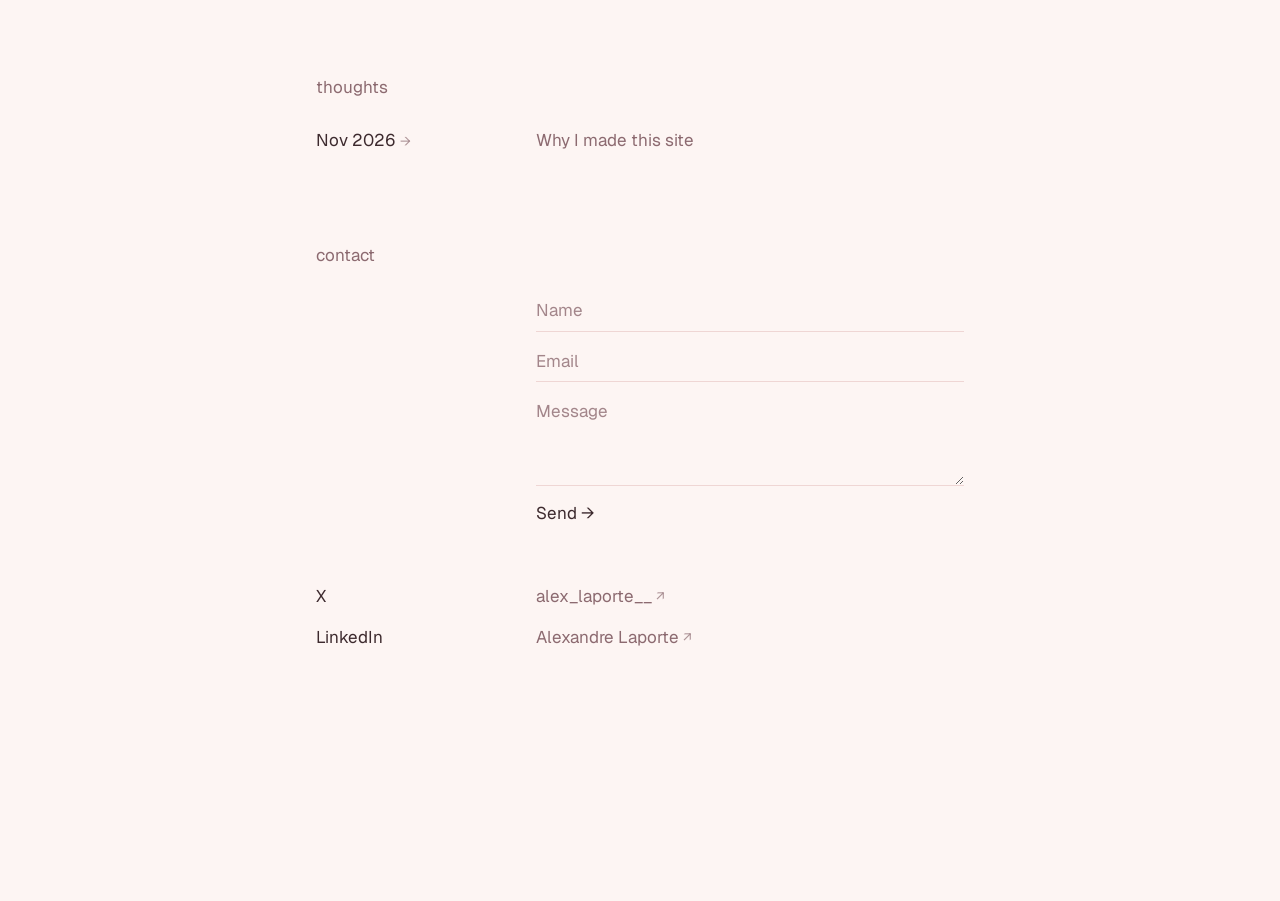
==== commit fff5c686: "About: swap trip line for meeting people Co-Authored-By: Claude Opus 5.5 <noreply@anthropic.com>" ====
--- a/index.html
+++ b/index.html
@@ -27,7 +27,7 @@
       <div class="prose rise" style="--i:3">
         <p>Grew up in Ottawa, switching between English and French depending on who was in the room. Now finishing up an Honours Bachelor of Science in biotech/CPA at Waterloo.</p>
         <p>I started out being into all things science, then spent a few co-ops in finance, but recently realized the most fun I had was on the startup side.</p>
-        <p>These days I'm into all things startup GTM. When I'm not working, I'm usually planning another trip.</p>
+        <p>These days I'm into all things startup GTM. Always looking to meet new people in the space.</p>
       </div>
     </section>
 
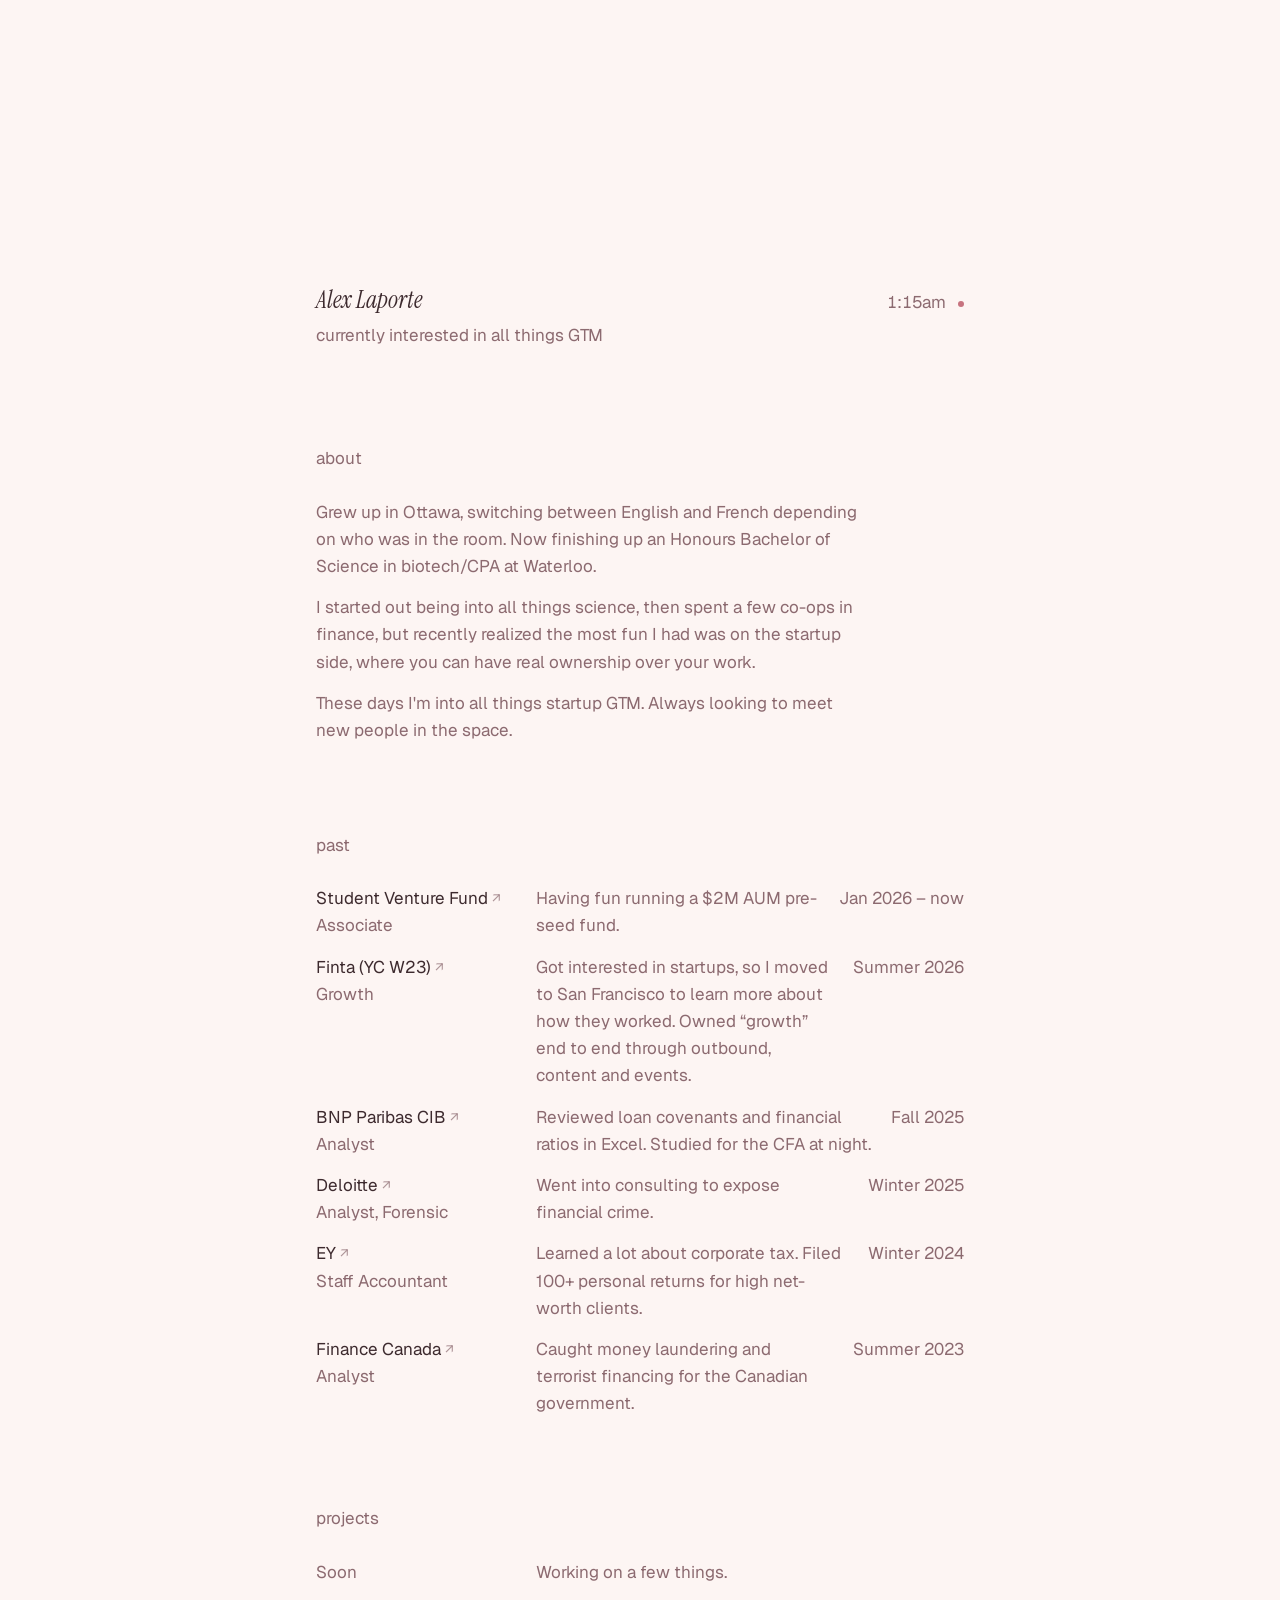
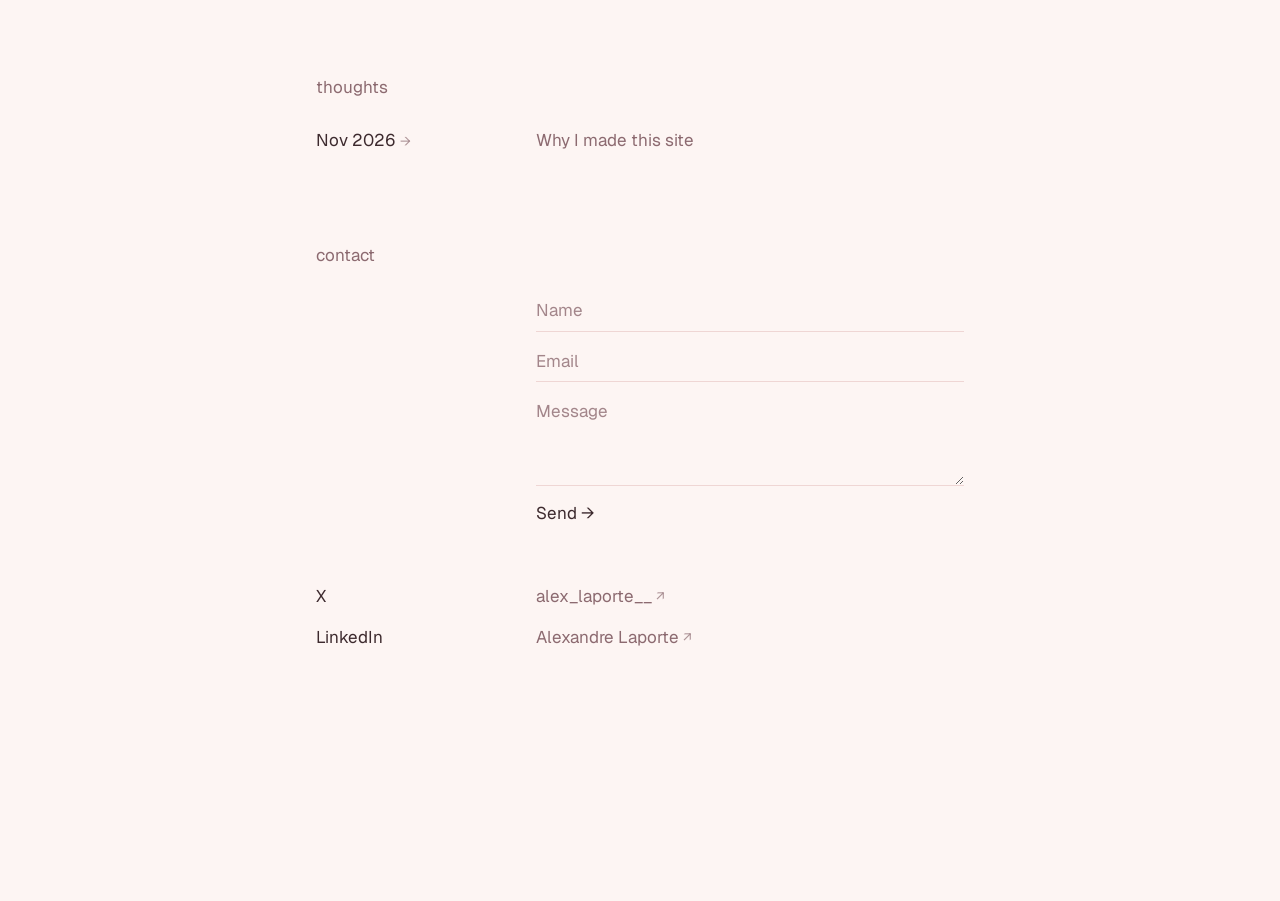
==== commit aace982c: "About: ownership line Co-Authored-By: Claude Opus 5.5 <noreply@anthropic.com>" ====
--- a/index.html
+++ b/index.html
@@ -26,7 +26,7 @@
       <h2 class="rise" style="--i:2">about</h2>
       <div class="prose rise" style="--i:3">
         <p>Grew up in Ottawa, switching between English and French depending on who was in the room. Now finishing up an Honours Bachelor of Science in biotech/CPA at Waterloo.</p>
-        <p>I started out being into all things science, then spent a few co-ops in finance, but recently realized the most fun I had was on the startup side.</p>
+        <p>I started out being into all things science, then spent a few co-ops in finance, but recently realized the most fun I had was on the startup side, where you can have real ownership over your work.</p>
         <p>These days I'm into all things startup GTM. Always looking to meet new people in the space.</p>
       </div>
     </section>
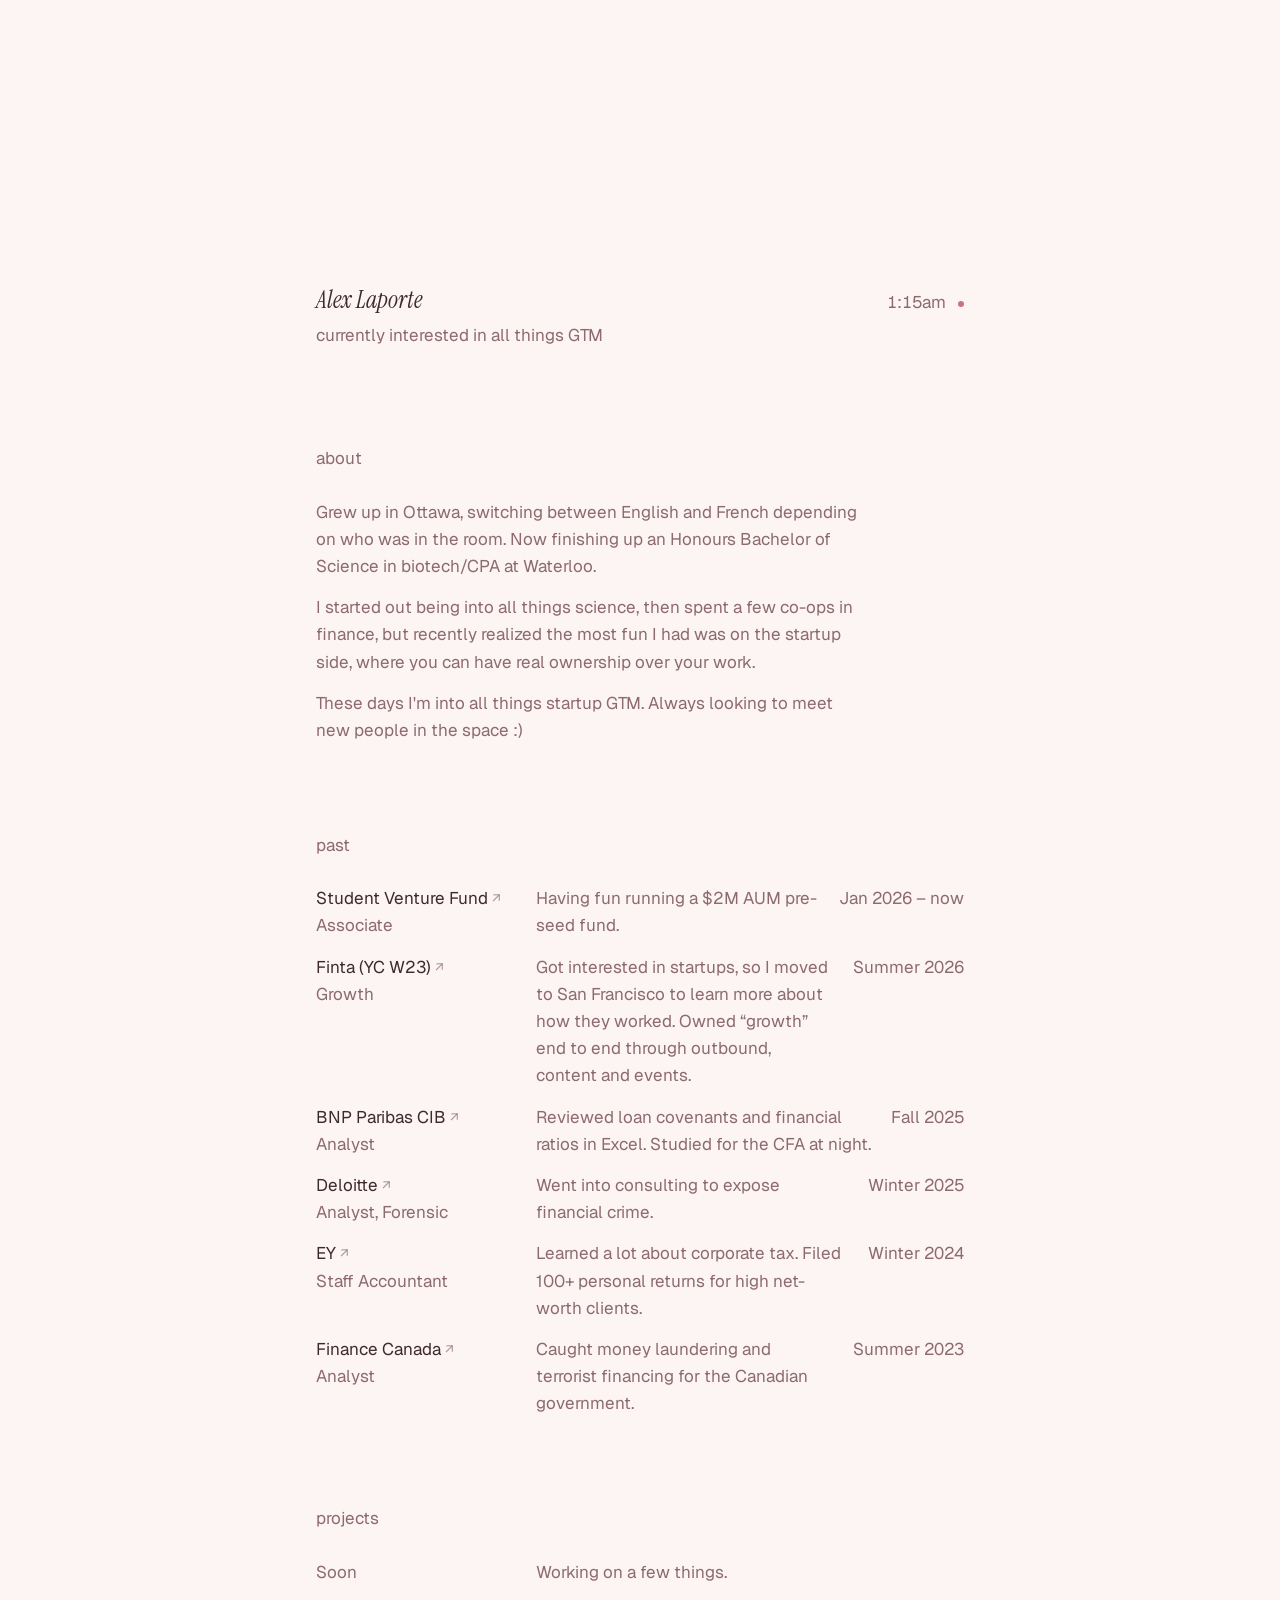
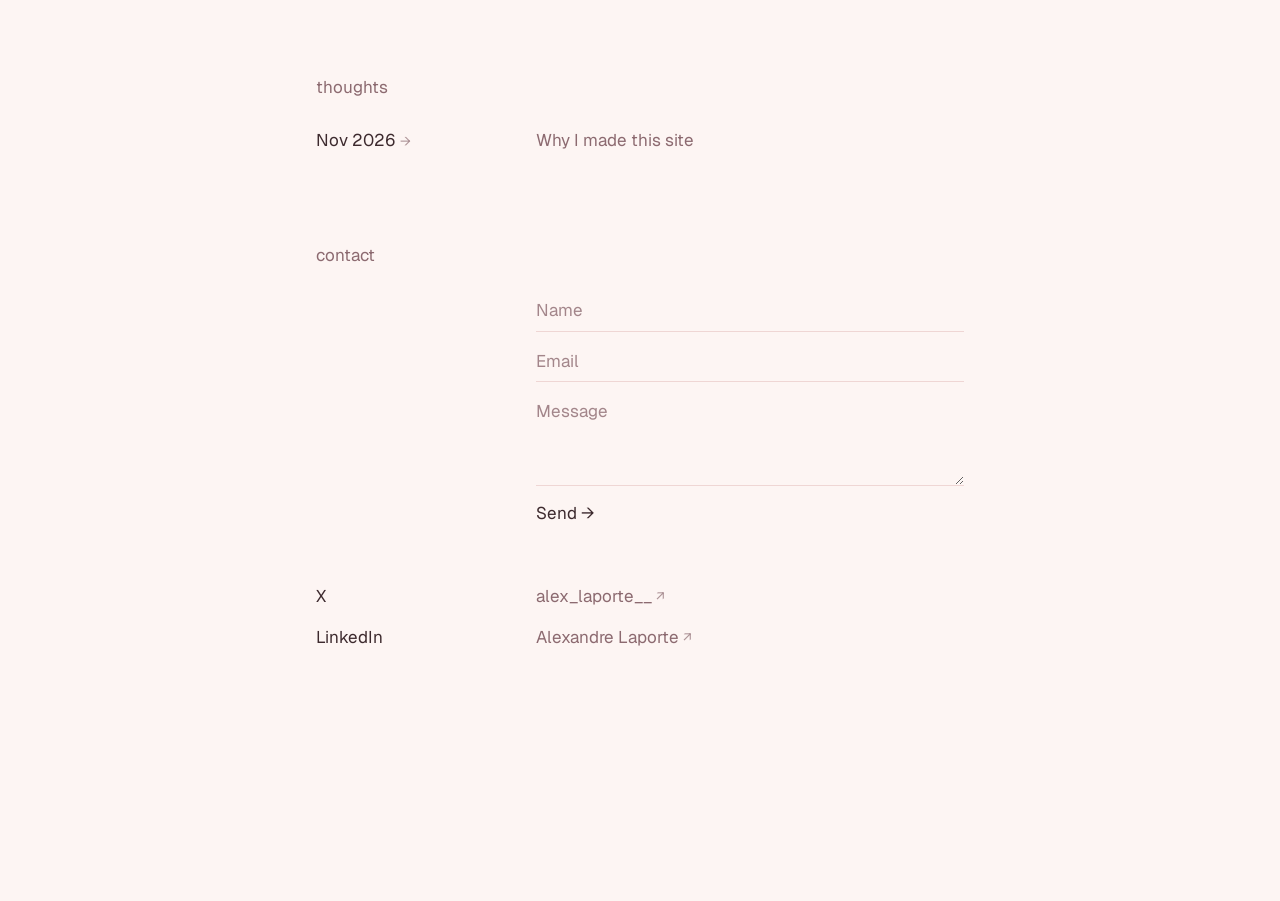
==== commit ee65b277: "About: smiley Co-Authored-By: Claude Opus 5.5 <noreply@anthropic.com>" ====
--- a/index.html
+++ b/index.html
@@ -27,7 +27,7 @@
       <div class="prose rise" style="--i:3">
         <p>Grew up in Ottawa, switching between English and French depending on who was in the room. Now finishing up an Honours Bachelor of Science in biotech/CPA at Waterloo.</p>
         <p>I started out being into all things science, then spent a few co-ops in finance, but recently realized the most fun I had was on the startup side, where you can have real ownership over your work.</p>
-        <p>These days I'm into all things startup GTM. Always looking to meet new people in the space.</p>
+        <p>These days I'm into all things startup GTM. Always looking to meet new people in the space :)</p>
       </div>
     </section>
 
